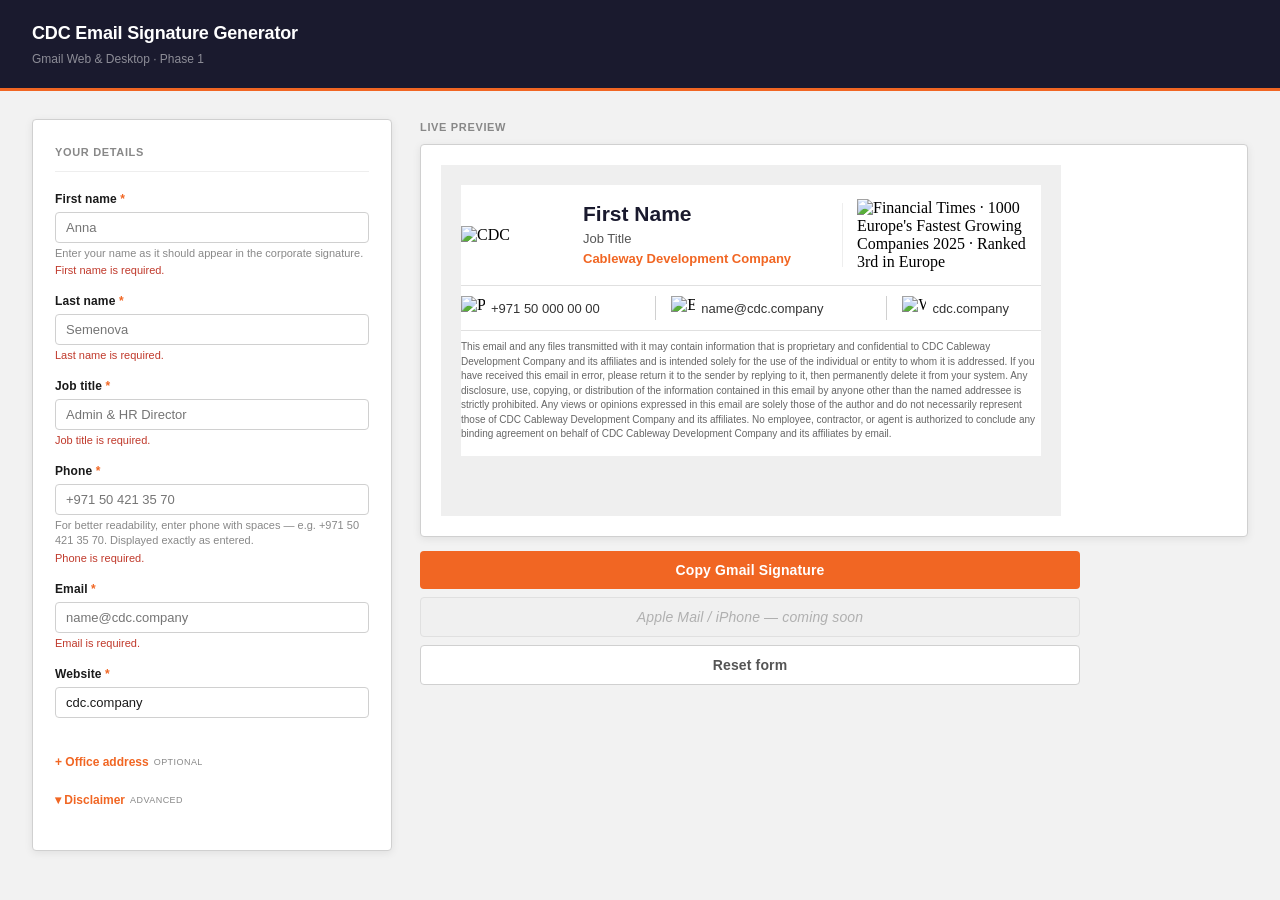
==== index.html @ 908bd171 "Build Phase 1 Gmail signature generator MVP Co-Authored-By: Claude Sonnet 4.6 <noreply@anthropic.com" ====
<!DOCTYPE html>
<html lang="en">
<head>
  <meta charset="UTF-8">
  <meta name="viewport" content="width=device-width, initial-scale=1.0">
  <title>CDC Email Signature Generator</title>
  <link rel="stylesheet" href="css/generator-ui.css">
</head>
<body>

  <header id="page-header">
    <h1>CDC Email Signature Generator</h1>
    <p class="subtitle">Gmail Web &amp; Desktop &middot; Phase 1</p>
  </header>

  <main id="main-layout">

    <!-- ═══════════════════════════════════════════════════════════ -->
    <!--  Left panel — form                                          -->
    <!-- ═══════════════════════════════════════════════════════════ -->
    <section id="form-panel">
      <p class="panel-title">Your details</p>

      <form id="signature-form" novalidate autocomplete="on">

        <!-- First name -->
        <div class="field-group">
          <label for="first-name">First name <span class="required">*</span></label>
          <input type="text" id="first-name" name="first-name"
                 autocomplete="given-name" placeholder="Anna" maxlength="60">
          <div class="field-hint">Enter your name as it should appear in the corporate signature.</div>
          <div class="field-error" id="first-name-error" role="alert" aria-live="polite"></div>
        </div>

        <!-- Last name -->
        <div class="field-group">
          <label for="last-name">Last name <span class="required">*</span></label>
          <input type="text" id="last-name" name="last-name"
                 autocomplete="family-name" placeholder="Semenova" maxlength="60">
          <div class="field-error" id="last-name-error" role="alert" aria-live="polite"></div>
        </div>

        <!-- Job title -->
        <div class="field-group">
          <label for="job-title">Job title <span class="required">*</span></label>
          <input type="text" id="job-title" name="job-title"
                 autocomplete="organization-title"
                 placeholder="Admin &amp; HR Director" maxlength="80">
          <div class="field-error" id="job-title-error" role="alert" aria-live="polite"></div>
        </div>

        <!-- Phone -->
        <div class="field-group">
          <label for="phone">Phone <span class="required">*</span></label>
          <input type="tel" id="phone" name="phone"
                 autocomplete="tel" placeholder="+971 50 421 35 70">
          <div class="field-hint">For better readability, enter phone with spaces &mdash; e.g. +971 50 421 35 70. Displayed exactly as entered.</div>
          <div class="field-error" id="phone-error" role="alert" aria-live="polite"></div>
        </div>

        <!-- Email -->
        <div class="field-group">
          <label for="email">Email <span class="required">*</span></label>
          <input type="email" id="email" name="email"
                 autocomplete="email" placeholder="name@cdc.company">
          <div class="field-error" id="email-error" role="alert" aria-live="polite"></div>
        </div>

        <!-- Website -->
        <div class="field-group">
          <label for="website">Website <span class="required">*</span></label>
          <input type="text" id="website" name="website"
                 autocomplete="url" placeholder="cdc.company">
          <div class="field-error" id="website-error" role="alert" aria-live="polite"></div>
        </div>

        <!-- Office address (optional, collapsed) -->
        <div class="field-group">
          <button type="button" id="address-toggle" class="toggle-btn"
                  aria-expanded="false" aria-controls="address-section">
            + Office address <span class="badge">optional</span>
          </button>
          <div id="address-section" class="collapsible" hidden>
            <label for="office-address">Office address</label>
            <input type="text" id="office-address" name="office-address"
                   placeholder="Office 5, Building 7, Dubai" maxlength="120">
            <div class="address-hint">
              Use only an approved public office address.
              Do not enter personal residential addresses.
            </div>
            <div class="address-warning" id="address-warning" role="alert" aria-live="polite"></div>
          </div>
        </div>

        <!-- Disclaimer (advanced, collapsed) -->
        <div class="field-group">
          <button type="button" id="disclaimer-toggle" class="toggle-btn"
                  aria-expanded="false" aria-controls="disclaimer-section">
            &#9662; Disclaimer <span class="badge">advanced</span>
          </button>
          <div id="disclaimer-section" class="collapsible" hidden>
            <div class="disclaimer-warning">
              &#9888; Disclaimer changes require Legal / Management approval.
              Do not modify for standard use.
            </div>
            <label for="disclaimer-text">Disclaimer text</label>
            <textarea id="disclaimer-text" name="disclaimer-text" rows="7"></textarea>
            <button type="button" id="disclaimer-reset" class="btn-text-small">
              Reset to default disclaimer
            </button>
          </div>
        </div>

      </form>
    </section>

    <!-- ═══════════════════════════════════════════════════════════ -->
    <!--  Right panel — live preview + actions                       -->
    <!-- ═══════════════════════════════════════════════════════════ -->
    <section id="preview-panel">

      <p class="preview-label">Live preview</p>

      <div id="preview-warnings" aria-live="polite"></div>

      <div id="preview-chrome">
        <iframe id="preview-frame"
                title="Email signature preview"
                scrolling="no"
                frameborder="0"></iframe>
      </div>

      <div id="action-buttons">
        <button type="button" id="copy-btn" class="btn btn--primary">
          Copy Gmail Signature
        </button>
        <button type="button" id="apple-btn" class="btn btn--disabled"
                disabled
                title="Apple Mail / iPhone support is planned for a future version.">
          Apple Mail / iPhone &#8212; coming soon
        </button>
        <button type="button" id="reset-btn" class="btn btn--secondary">
          Reset form
        </button>
      </div>

      <!-- Fallback: shown only if clipboard API is unavailable -->
      <div id="copy-fallback" hidden>
        <div class="fallback-msg">
          Automatic copy failed. Select all text in the box below and copy manually
          (Ctrl+C on Windows &middot; Cmd+C on Mac), then paste into Gmail
          Settings &rarr; See all settings &rarr; General &rarr; Signature.
        </div>
        <textarea id="fallback-html" readonly rows="8"
                  aria-label="Signature HTML for manual copy"></textarea>
      </div>

    </section>

  </main>

  <script src="js/config.js"></script>
  <script src="js/validation.js"></script>
  <script src="js/templates/gmail-template.js"></script>
  <script src="js/generator.js"></script>

</body>
</html>
---- css/generator-ui.css ----
/* ── Reset ── */
*, *::before, *::after { box-sizing: border-box; margin: 0; padding: 0; }

/* ── Variables ── */
:root {
  --orange:       #F16623;
  --orange-hover: #d9581d;
  --dark:         #1a1a2e;
  --text:         #1a1a1a;
  --text-sub:     #555;
  --text-muted:   #888;
  --bg:           #f2f2f2;
  --white:        #fff;
  --border:       #d0d0d0;
  --error:        #c0392b;
  --warn-bg:      #fff8e6;
  --warn-border:  #f0d080;
  --warn-text:    #7a5200;
  --radius:       4px;
  --shadow:       0 2px 8px rgba(0,0,0,.08);
}

body {
  font-family: Arial, Helvetica, sans-serif;
  background: var(--bg);
  color: var(--text);
  font-size: 14px;
  line-height: 1.5;
  min-height: 100vh;
}

/* ── Header ── */
#page-header {
  background: var(--dark);
  color: #fff;
  padding: 20px 32px;
  border-bottom: 3px solid var(--orange);
}

#page-header h1 {
  font-size: 18px;
  font-weight: 700;
  letter-spacing: -.01em;
}

.subtitle {
  font-size: 12px;
  color: rgba(255,255,255,.5);
  margin-top: 3px;
}

/* ── Main layout ── */
#main-layout {
  display: flex;
  align-items: flex-start;
  gap: 28px;
  max-width: 1300px;
  margin: 0 auto;
  padding: 28px 32px;
}

/* ── Form panel ── */
#form-panel {
  flex: 0 0 360px;
  background: var(--white);
  border: 1px solid var(--border);
  border-radius: var(--radius);
  padding: 24px 22px;
  box-shadow: var(--shadow);
}

.panel-title {
  font-size: 11px;
  font-weight: 700;
  text-transform: uppercase;
  letter-spacing: .06em;
  color: var(--text-muted);
  margin-bottom: 18px;
  padding-bottom: 10px;
  border-bottom: 1px solid #eee;
}

/* ── Field groups ── */
.field-group {
  margin-bottom: 14px;
}

.field-group label {
  display: block;
  font-size: 12px;
  font-weight: 700;
  color: var(--text);
  margin-bottom: 4px;
  letter-spacing: .01em;
}

.required { color: var(--orange); }

.field-group input[type="text"],
.field-group input[type="email"],
.field-group input[type="tel"] {
  width: 100%;
  padding: 7px 10px;
  border: 1px solid var(--border);
  border-radius: var(--radius);
  font-family: Arial, Helvetica, sans-serif;
  font-size: 13px;
  color: var(--text);
  background: var(--white);
  outline: none;
  transition: border-color .12s;
}

.field-group input:focus {
  border-color: var(--orange);
  box-shadow: 0 0 0 2px rgba(241,102,35,.12);
}

.field-hint {
  font-size: 11px;
  color: var(--text-muted);
  margin-top: 3px;
  line-height: 1.35;
}

.field-error {
  font-size: 11px;
  color: var(--error);
  margin-top: 3px;
  min-height: 15px;
  line-height: 1.3;
}

/* ── Toggle buttons ── */
.toggle-btn {
  background: none;
  border: none;
  padding: 5px 0;
  cursor: pointer;
  font-family: Arial, Helvetica, sans-serif;
  font-size: 12px;
  color: var(--orange);
  font-weight: 700;
  display: flex;
  align-items: center;
  gap: 5px;
  width: 100%;
  text-align: left;
}

.toggle-btn:hover { color: var(--orange-hover); }

.badge {
  font-size: 9px;
  font-weight: 400;
  color: var(--text-muted);
  text-transform: uppercase;
  letter-spacing: .05em;
}

/* ── Collapsible sections ── */
.collapsible {
  margin-top: 8px;
  padding: 12px;
  background: #fafafa;
  border: 1px solid #e8e8e8;
  border-radius: var(--radius);
}

.collapsible label {
  display: block;
  font-size: 11px;
  font-weight: 700;
  color: var(--text-sub);
  margin-bottom: 4px;
  letter-spacing: .01em;
}

.collapsible input[type="text"] {
  width: 100%;
  padding: 6px 8px;
  border: 1px solid var(--border);
  border-radius: var(--radius);
  font-family: Arial, Helvetica, sans-serif;
  font-size: 12px;
  outline: none;
  transition: border-color .12s;
}

.collapsible input[type="text"]:focus { border-color: var(--orange); }

.collapsible textarea {
  width: 100%;
  padding: 7px 8px;
  border: 1px solid var(--border);
  border-radius: var(--radius);
  font-family: Arial, Helvetica, sans-serif;
  font-size: 11px;
  color: var(--text);
  line-height: 1.45;
  resize: vertical;
  outline: none;
  transition: border-color .12s;
}

.collapsible textarea:focus { border-color: var(--orange); }

.disclaimer-warning {
  font-size: 11px;
  color: var(--warn-text);
  background: var(--warn-bg);
  border: 1px solid var(--warn-border);
  border-radius: var(--radius);
  padding: 7px 10px;
  margin-bottom: 10px;
  line-height: 1.4;
}

.address-hint {
  font-size: 10px;
  color: var(--text-muted);
  margin-top: 3px;
  line-height: 1.35;
}

.address-warning {
  font-size: 11px;
  color: var(--warn-text);
  margin-top: 3px;
  min-height: 14px;
}

.btn-text-small {
  margin-top: 8px;
  font-size: 11px;
  color: var(--text-muted);
  background: none;
  border: 1px solid var(--border);
  border-radius: var(--radius);
  padding: 4px 10px;
  cursor: pointer;
  font-family: Arial, Helvetica, sans-serif;
  transition: border-color .12s, color .12s;
}

.btn-text-small:hover { border-color: #999; color: var(--text); }

/* ── Preview panel ── */
#preview-panel { flex: 1; min-width: 0; }

.preview-label {
  font-size: 11px;
  font-weight: 700;
  text-transform: uppercase;
  letter-spacing: .06em;
  color: var(--text-muted);
  margin-bottom: 8px;
}

/* ── Warnings ── */
#preview-warnings { margin-bottom: 8px; }

.preview-warning-msg {
  font-size: 11px;
  color: var(--warn-text);
  background: var(--warn-bg);
  border: 1px solid var(--warn-border);
  border-radius: var(--radius);
  padding: 6px 10px;
  margin-bottom: 4px;
}

/* ── Preview chrome ── */
#preview-chrome {
  background: var(--white);
  border: 1px solid var(--border);
  border-radius: var(--radius);
  padding: 20px;
  box-shadow: var(--shadow);
  overflow-x: auto;
}

#preview-frame {
  width: 620px;
  height: 300px;
  border: none;
  display: block;
}

/* ── Action buttons ── */
#action-buttons {
  margin-top: 14px;
  display: flex;
  flex-direction: column;
  gap: 8px;
  max-width: 660px;
}

.btn {
  display: block;
  width: 100%;
  padding: 11px 20px;
  border-radius: var(--radius);
  font-family: Arial, Helvetica, sans-serif;
  font-size: 14px;
  font-weight: 700;
  cursor: pointer;
  border: none;
  text-align: center;
  transition: background .12s, color .12s;
  letter-spacing: .01em;
}

.btn--primary { background: var(--orange); color: #fff; }
.btn--primary:hover { background: var(--orange-hover); }

.btn--primary.btn--copied { background: #2a7a2a; color: #fff; }

.btn--disabled {
  background: #f0f0f0;
  color: #b0b0b0;
  cursor: not-allowed;
  border: 1px solid #e0e0e0;
  font-weight: 400;
  font-style: italic;
}

.btn--secondary {
  background: var(--white);
  color: var(--text-sub);
  border: 1px solid var(--border);
  font-weight: 600;
}

.btn--secondary:hover { background: #f8f8f8; border-color: #999; }

/* ── Fallback copy ── */
#copy-fallback { margin-top: 12px; max-width: 660px; }

.fallback-msg {
  font-size: 12px;
  color: var(--warn-text);
  background: var(--warn-bg);
  border: 1px solid var(--warn-border);
  border-radius: var(--radius);
  padding: 8px 10px;
  margin-bottom: 6px;
  line-height: 1.4;
}

#fallback-html {
  width: 100%;
  font-family: monospace;
  font-size: 10px;
  border: 1px solid var(--border);
  border-radius: var(--radius);
  padding: 8px;
  resize: vertical;
  color: var(--text-sub);
  background: #fafafa;
}

/* ── Responsive ── */
@media (max-width: 1100px) {
  #main-layout { flex-direction: column; }
  #form-panel  { flex: none; width: 100%; max-width: 680px; }
  #action-buttons, #copy-fallback { max-width: 660px; }
}

@media (max-width: 720px) {
  #main-layout  { padding: 16px; gap: 16px; }
  #page-header  { padding: 16px 20px; }
  #form-panel   { padding: 18px 16px; }
  #preview-chrome { padding: 14px; }
}
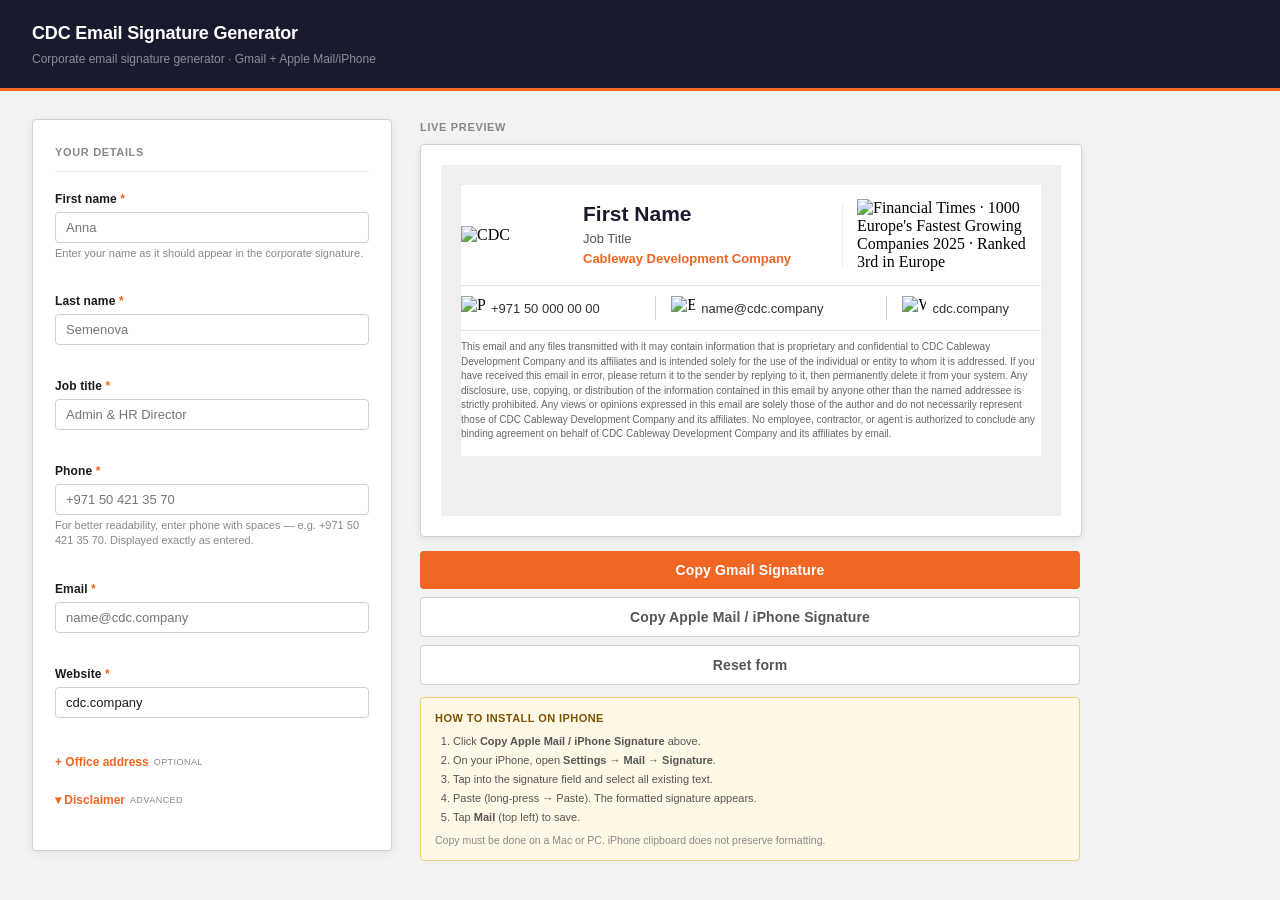
==== commit e9ce7587: "Add Apple Mail iPhone signature output Co-Authored-By: Claude Sonnet 4.6 <noreply@anthropic.com>" ====
--- a/index.html
+++ b/index.html
@@ -10,7 +10,7 @@
 
   <header id="page-header">
     <h1>CDC Email Signature Generator</h1>
-    <p class="subtitle">Gmail Web &amp; Desktop &middot; Phase 1</p>
+    <p class="subtitle">Corporate email signature generator &middot; Gmail + Apple Mail/iPhone</p>
   </header>
 
   <main id="main-layout">
@@ -134,14 +134,25 @@
         <button type="button" id="copy-btn" class="btn btn--primary">
           Copy Gmail Signature
         </button>
-        <button type="button" id="apple-btn" class="btn btn--disabled"
-                disabled
-                title="Apple Mail / iPhone support is planned for a future version.">
-          Apple Mail / iPhone &#8212; coming soon
+        <button type="button" id="apple-btn" class="btn btn--secondary">
+          Copy Apple Mail / iPhone Signature
         </button>
         <button type="button" id="reset-btn" class="btn btn--secondary">
           Reset form
         </button>
+      </div>
+
+      <!-- iPhone install hint -->
+      <div id="apple-hint">
+        <p class="apple-hint-title">How to install on iPhone</p>
+        <ol class="apple-hint-steps">
+          <li>Click <strong>Copy Apple Mail / iPhone Signature</strong> above.</li>
+          <li>On your iPhone, open <strong>Settings &rarr; Mail &rarr; Signature</strong>.</li>
+          <li>Tap into the signature field and select all existing text.</li>
+          <li>Paste (long-press &rarr; Paste). The formatted signature appears.</li>
+          <li>Tap <strong>Mail</strong> (top left) to save.</li>
+        </ol>
+        <p class="apple-hint-note">Copy must be done on a Mac or PC. iPhone clipboard does not preserve formatting.</p>
       </div>
 
       <!-- Fallback: shown only if clipboard API is unavailable -->
@@ -162,6 +173,7 @@
   <script src="js/config.js"></script>
   <script src="js/validation.js"></script>
   <script src="js/templates/gmail-template.js"></script>
+  <script src="js/templates/apple-mail-template.js"></script>
   <script src="js/generator.js"></script>
 
 </body>
--- a/css/generator-ui.css
+++ b/css/generator-ui.css
@@ -270,7 +270,7 @@
   margin-bottom: 4px;
 }
 
-/* ── Preview chrome ── */
+/* ── Preview chrome — 620px iframe + 40px padding + 2px border = 662px exact fit ── */
 #preview-chrome {
   background: var(--white);
   border: 1px solid var(--border);
@@ -278,6 +278,7 @@
   padding: 20px;
   box-shadow: var(--shadow);
   overflow-x: auto;
+  max-width: 662px;
 }
 
 #preview-frame {
@@ -334,6 +335,41 @@
 
 .btn--secondary:hover { background: #f8f8f8; border-color: #999; }
 
+/* ── Apple Mail hint ── */
+#apple-hint {
+  margin-top: 12px;
+  max-width: 660px;
+  background: var(--warn-bg);
+  border: 1px solid var(--warn-border);
+  border-radius: var(--radius);
+  padding: 12px 14px;
+}
+
+.apple-hint-title {
+  font-size: 11px;
+  font-weight: 700;
+  color: var(--warn-text);
+  margin-bottom: 7px;
+  text-transform: uppercase;
+  letter-spacing: .04em;
+}
+
+.apple-hint-steps {
+  font-size: 11px;
+  color: var(--text-sub);
+  line-height: 1.55;
+  padding-left: 18px;
+  margin-bottom: 7px;
+}
+
+.apple-hint-steps li { margin-bottom: 2px; }
+
+.apple-hint-note {
+  font-size: 10.5px;
+  color: var(--text-muted);
+  line-height: 1.4;
+}
+
 /* ── Fallback copy ── */
 #copy-fallback { margin-top: 12px; max-width: 660px; }
 
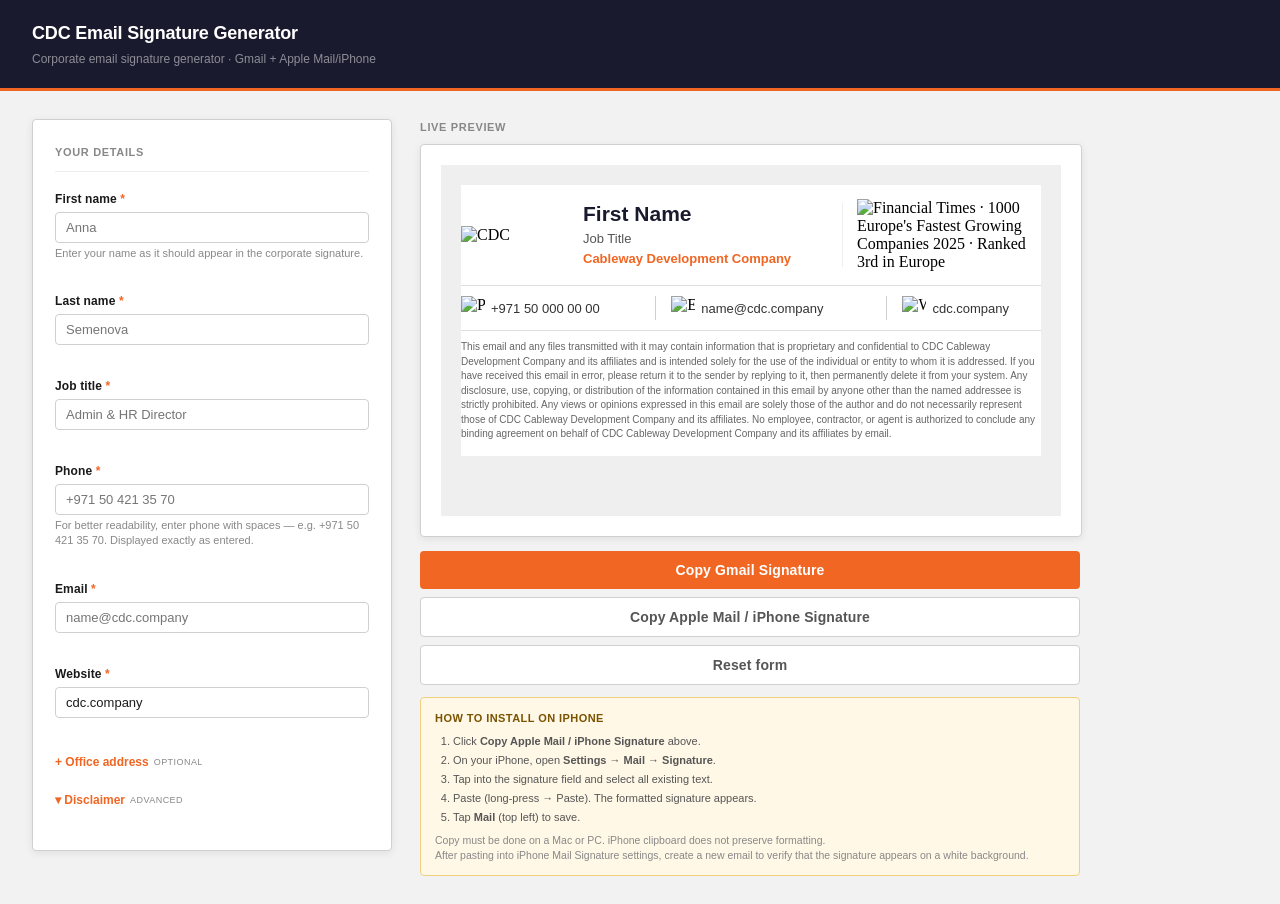
==== commit ffbf97e3: "Refine Apple Mail iPhone signature layout Co-Authored-By: Claude Sonnet 4.6 <noreply@anthropic.com>" ====
--- a/index.html
+++ b/index.html
@@ -153,6 +153,7 @@
           <li>Tap <strong>Mail</strong> (top left) to save.</li>
         </ol>
         <p class="apple-hint-note">Copy must be done on a Mac or PC. iPhone clipboard does not preserve formatting.</p>
+        <p class="apple-hint-note">After pasting into iPhone Mail Signature settings, create a new email to verify that the signature appears on a white background.</p>
       </div>
 
       <!-- Fallback: shown only if clipboard API is unavailable -->
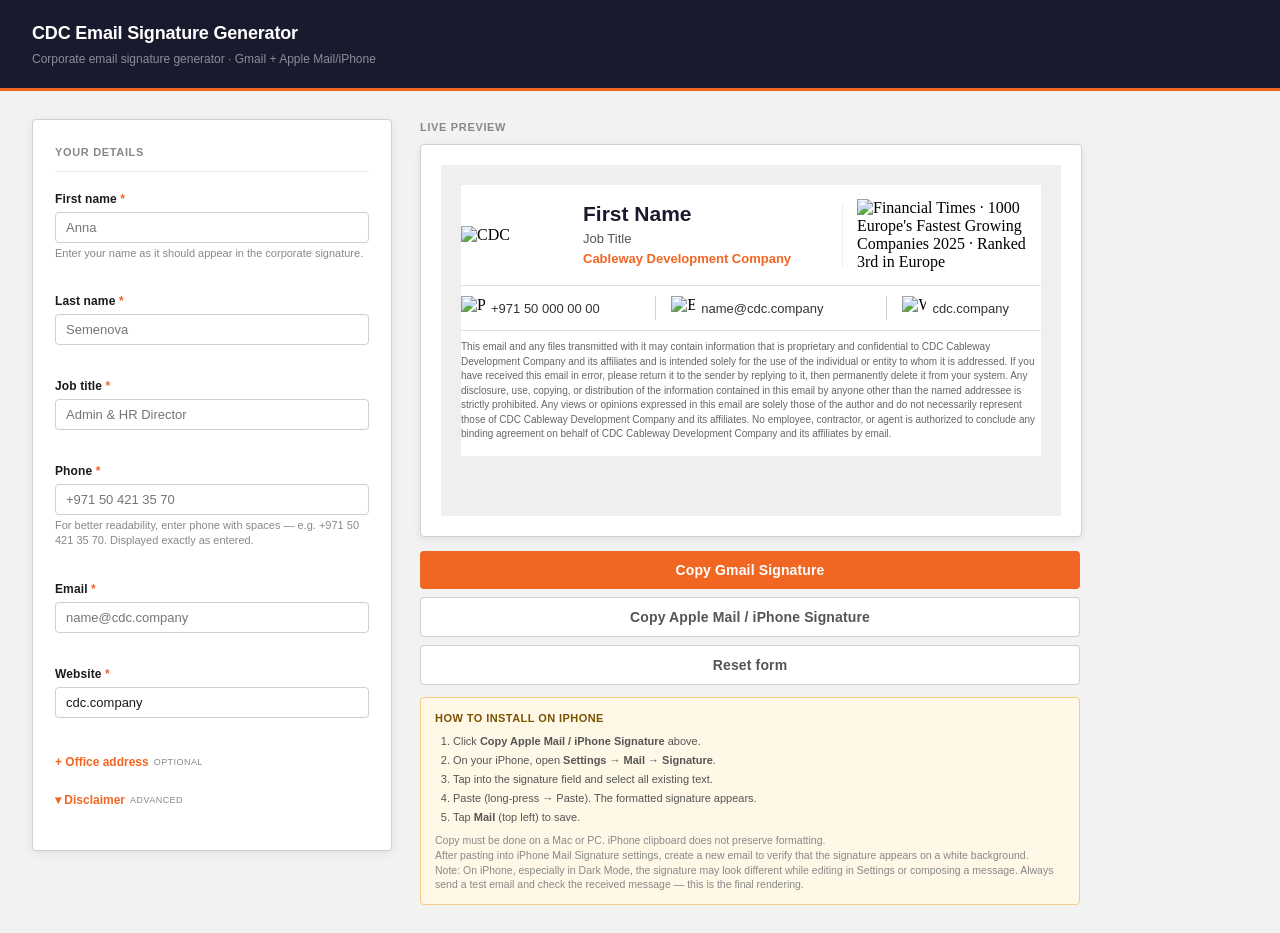
==== commit 2e9d4c5d: "Clarify iPhone Dark Mode signature note Co-Authored-By: Claude Sonnet 4.6 <noreply@anthropic.com>" ====
--- a/index.html
+++ b/index.html
@@ -154,6 +154,7 @@
         </ol>
         <p class="apple-hint-note">Copy must be done on a Mac or PC. iPhone clipboard does not preserve formatting.</p>
         <p class="apple-hint-note">After pasting into iPhone Mail Signature settings, create a new email to verify that the signature appears on a white background.</p>
+        <p class="apple-hint-note">Note: On iPhone, especially in Dark Mode, the signature may look different while editing in Settings or composing a message. Always send a test email and check the received message &mdash; this is the final rendering.</p>
       </div>
 
       <!-- Fallback: shown only if clipboard API is unavailable -->
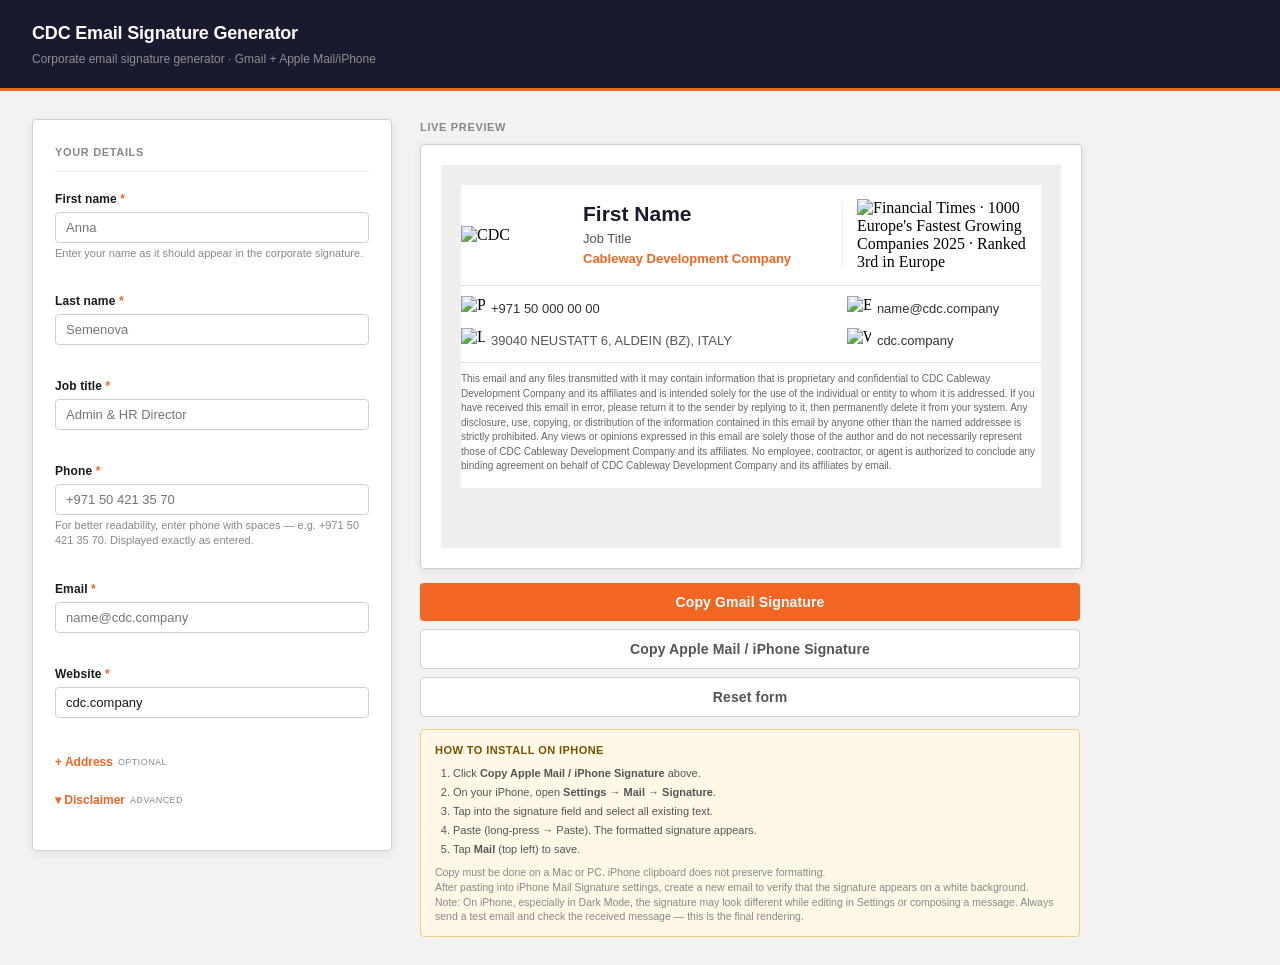
==== commit 69dff0d8: "Fix address override behavior in signatures Co-Authored-By: Claude Sonnet 4.6 <noreply@anthropic.com" ====
--- a/index.html
+++ b/index.html
@@ -78,15 +78,14 @@
         <div class="field-group">
           <button type="button" id="address-toggle" class="toggle-btn"
                   aria-expanded="false" aria-controls="address-section">
-            + Office address <span class="badge">optional</span>
+            + Address <span class="badge">optional</span>
           </button>
           <div id="address-section" class="collapsible" hidden>
-            <label for="office-address">Office address</label>
+            <label for="office-address">Address</label>
             <input type="text" id="office-address" name="office-address"
                    placeholder="Office 5, Building 7, Dubai" maxlength="120">
             <div class="address-hint">
-              Use only an approved public office address.
-              Do not enter personal residential addresses.
+              Default company address is used if left blank.
             </div>
             <div class="address-warning" id="address-warning" role="alert" aria-live="polite"></div>
           </div>
